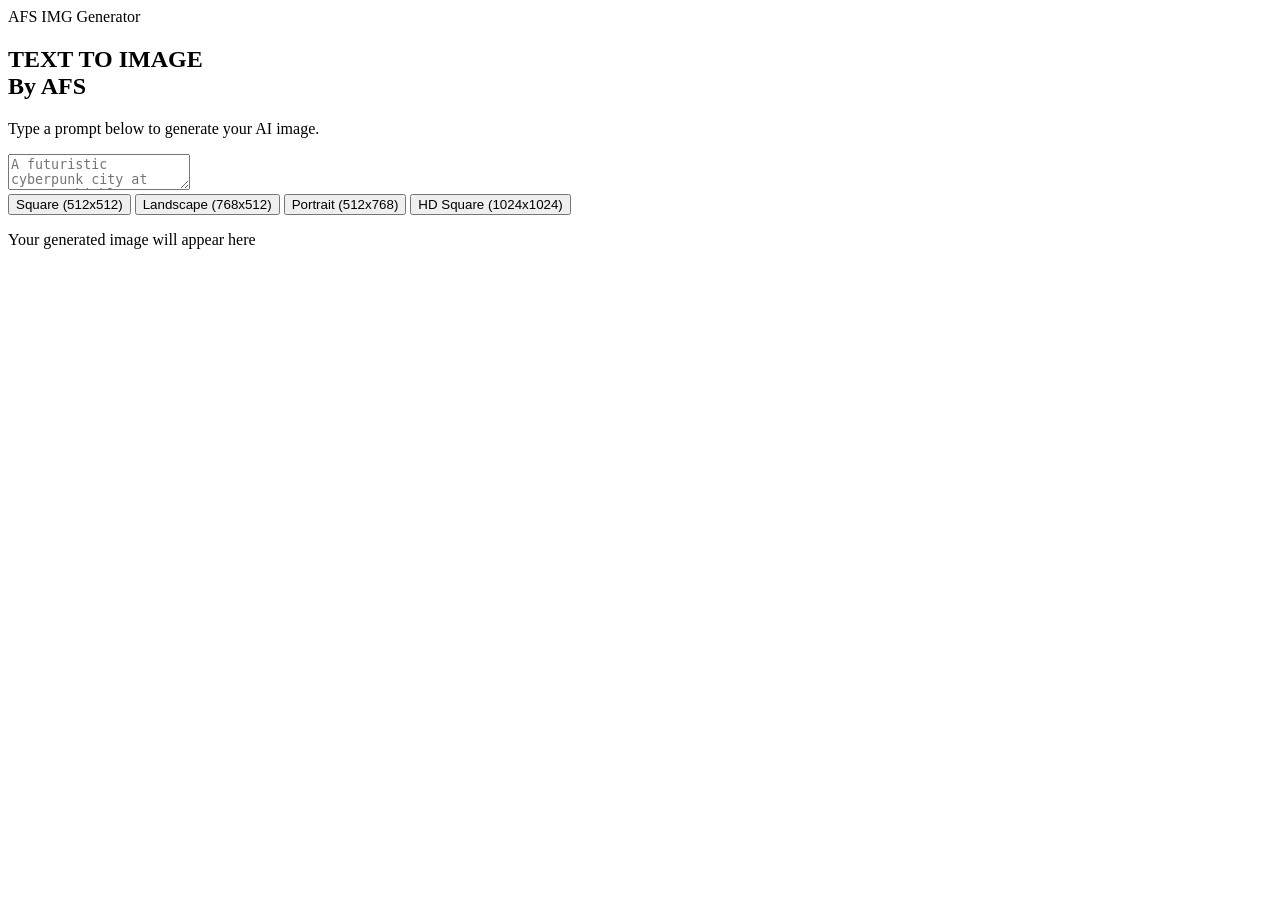
==== gen.html @ 1ff1fcff "Create gen.html" ====
<!DOCTYPE html>
<html lang="en">
<head>
    <meta charset="UTF-8">
    <meta name="viewport" content="width=device-width, initial-scale=1.0">
    <title>AFS Studio</title>
<link rel="stylesheet" href="gen.css?v=7.7">
    
</head>
<body>
    <header class="navbar">
        <div class="logo">AFS IMG Generator</div>
        <div class="nav-right">
            <div class="profile-icon" id="profile-icon">
                <i class="fa-solid fa-user"></i>
            </div>
            <a href="set.html" class="settings-btn" id="settings-btn" title="Settings">
                <i class="fa-solid fa-gear"></i>
            </a>
        </div>
    </header>

    <main class="main-container">
        <section class="generator-section">
            <h1>TEXT TO IMAGE <br><span class="brand-sub">By AFS</span></h1>
            <p>Type a prompt below to generate your AI image.</p>
            
            <div class="prompt-box">
                <textarea id="prompt-input" placeholder="A futuristic cyberpunk city at sunset, highly detailed..."></textarea>
                
                <!-- REAL RESOLUTION / ASPECT RATIO OPTIONS -->
                <div class="resolution-selector">
                    <button type="button" class="res-option-btn active" data-res="512x512">Square (512x512)</button>
                    <button type="button" class="res-option-btn" data-res="768x512">Landscape (768x512)</button>
                    <button type="button" class="res-option-btn" data-res="512x768">Portrait (512x768)</button>
                    <button type="button" class="res-option-btn" data-res="1024x1024">HD Square (1024x1024)</button>
                </div>
            </div>
        </section>

        <section class="display-section">
            <div class="image-card" id="image-card">
                <div class="placeholder-content" id="placeholder-content">
                    <i class="fa-solid fa-image"></i>
                    <p>Your generated image will appear here</p>
                </div>
                <div class="loader" id="loader" style="display: none;"></div>
                <img id="output-image" src="" alt="Generated AI Art" style="display: none;">
            </div>
        </section>
    </main>

    <script src="gen.js?v=6.0"></script>
</body>
</html>
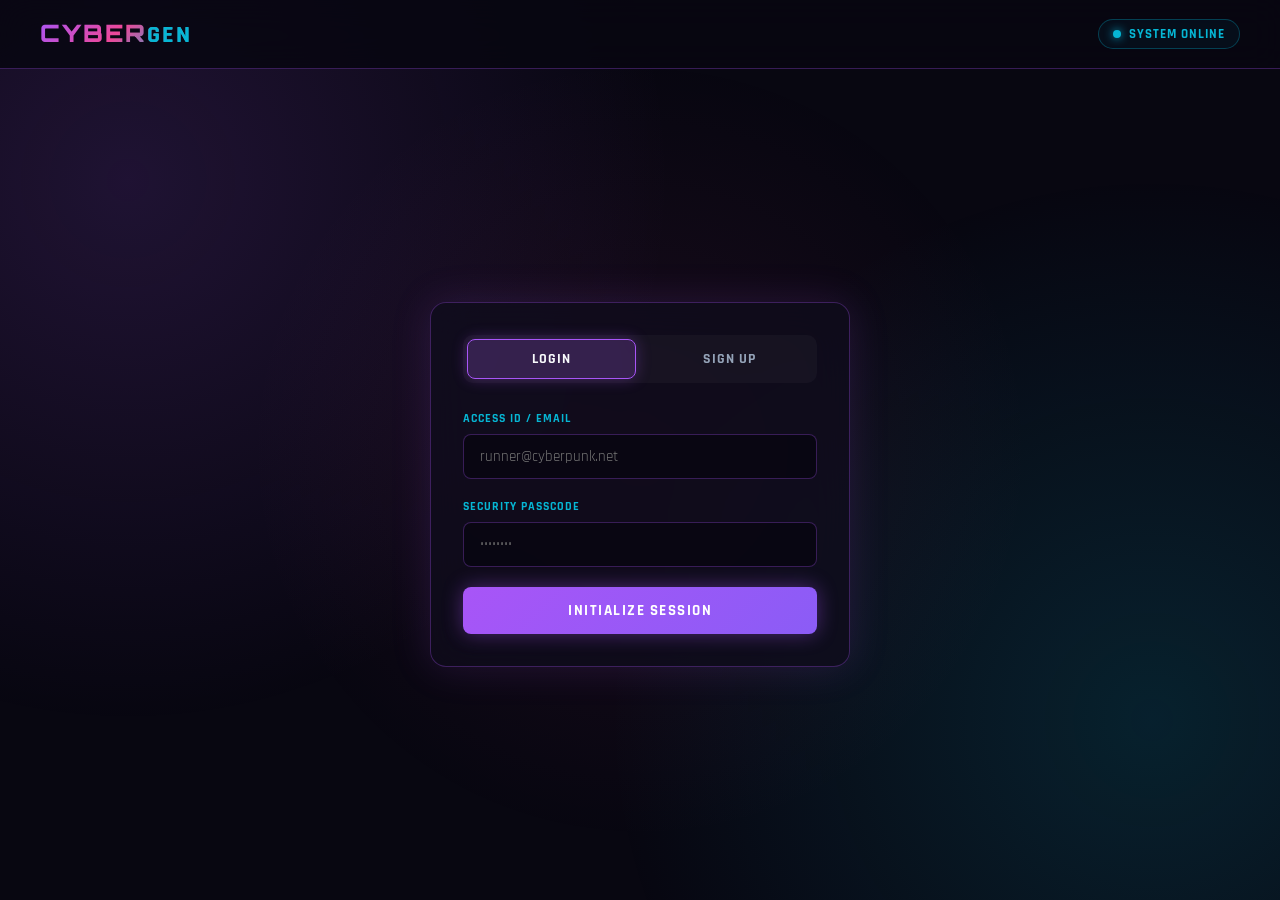
==== commit 02666f45: "Update gen.html" ====
--- a/gen.html
+++ b/gen.html
@@ -3,53 +3,73 @@
 <head>
     <meta charset="UTF-8">
     <meta name="viewport" content="width=device-width, initial-scale=1.0">
-    <title>AFS Studio</title>
-<link rel="stylesheet" href="gen.css?v=7.7">
-    
+    <title>CYBERGEN // AI Studio</title>
+    <link rel="stylesheet" href="style.css">
+    <link rel="stylesheet" href="gen.css">
 </head>
 <body>
-    <header class="navbar">
-        <div class="logo">AFS IMG Generator</div>
+    <div class="glow-bg"></div>
+
+    <nav class="navbar">
+        <div class="logo">CYBER<span>GEN</span></div>
         <div class="nav-right">
-            <div class="profile-icon" id="profile-icon">
-                <i class="fa-solid fa-user"></i>
+            <span id="user-display" class="user-tag">RUNNER: ANONYMOUS</span>
+            <a href="set.html" class="nav-btn-icon" title="System Settings">⚙️ SETTINGS</a>
+            <button class="logout-btn" onclick="logout()">EXIT</button>
+        </div>
+    </nav>
+
+    <main class="studio-container">
+        <!-- Control Panel -->
+        <section class="prompt-section">
+            <div class="section-title">
+                <h2>IMAGE GENERATOR CORE</h2>
+                <p>Enter parameters to render neural visual outputs.</p>
             </div>
-            <a href="set.html" class="settings-btn" id="settings-btn" title="Settings">
-                <i class="fa-solid fa-gear"></i>
-            </a>
-        </div>
-    </header>
 
-    <main class="main-container">
-        <section class="generator-section">
-            <h1>TEXT TO IMAGE <br><span class="brand-sub">By AFS</span></h1>
-            <p>Type a prompt below to generate your AI image.</p>
-            
             <div class="prompt-box">
-                <textarea id="prompt-input" placeholder="A futuristic cyberpunk city at sunset, highly detailed..."></textarea>
-                
-                <!-- REAL RESOLUTION / ASPECT RATIO OPTIONS -->
-                <div class="resolution-selector">
-                    <button type="button" class="res-option-btn active" data-res="512x512">Square (512x512)</button>
-                    <button type="button" class="res-option-btn" data-res="768x512">Landscape (768x512)</button>
-                    <button type="button" class="res-option-btn" data-res="512x768">Portrait (512x768)</button>
-                    <button type="button" class="res-option-btn" data-res="1024x1024">HD Square (1024x1024)</button>
+                <textarea id="prompt-input" placeholder="A futuristic cyberpunk street with neon signs, rain reflections, anime style..." rows="3"></textarea>
+                <button id="generate-btn" class="cyber-btn" onclick="generateImage()">
+                    <span id="btn-text">GENERATE IMAGE</span>
+                    <div id="btn-spinner" class="spinner hidden"></div>
+                </button>
+            </div>
+
+            <div class="ratio-selector">
+                <label>ASPECT RATIO:</label>
+                <div class="ratio-options">
+                    <button class="ratio-btn active" data-ratio="1:1" onclick="setRatio('1:1', this)">1:1 Square</button>
+                    <button class="ratio-btn" data-ratio="16:9" onclick="setRatio('16:9', this)">16:9 Landscape</button>
+                    <button class="ratio-btn" data-ratio="9:16" onclick="setRatio('9:16', this)">9:16 Portrait</button>
                 </div>
             </div>
         </section>
 
+        <!-- Preview Display -->
         <section class="display-section">
-            <div class="image-card" id="image-card">
-                <div class="placeholder-content" id="placeholder-content">
-                    <i class="fa-solid fa-image"></i>
-                    <p>Your generated image will appear here</p>
+            <div class="image-frame" id="image-frame">
+                <div id="placeholder" class="placeholder-text">
+                    <span class="icon">🖼️</span>
+                    <p>SYSTEM IDLE // AWAITING PROMPT INPUT</p>
                 </div>
-                <div class="loader" id="loader" style="display: none;"></div>
-                <img id="output-image" src="" alt="Generated AI Art" style="display: none;">
+                <img id="output-image" src="" alt="Generated Visual" class="hidden">
+            </div>
+
+            <div id="action-bar" class="action-bar hidden">
+                <button class="action-btn" onclick="downloadImage()">💾 DOWNLOAD</button>
+                <button class="action-btn" onclick="openFullImage()">🔍 FULL VIEW</button>
+            </div>
+        </section>
+
+        <!-- Quick Local History Preview -->
+        <section class="history-preview">
+            <h3>RECENT RENDERS</h3>
+            <div id="history-grid" class="history-grid">
+                <!-- Dynamic Items -->
             </div>
         </section>
     </main>
 
-    <script src="gen.js?v=6.0"></script>
+    <script src="gen.js"></script>
 </body>
 </html>
--- a/style.css
+++ b/style.css
@@ -0,0 +1,215 @@
+@import url('https://fonts.googleapis.com/css2?family=Orbitron:wght@500;700;900&family=Rajdhani:wght@500;600;700&display=swap');
+
+:root {
+    --bg-dark: #080711;
+    --card-bg: rgba(15, 12, 29, 0.75);
+    --neon-purple: #a855f7;
+    --neon-pink: #ec4899;
+    --neon-cyan: #06b6d4;
+    --text-main: #f8fafc;
+    --text-muted: #94a3b8;
+    --border-glow: rgba(168, 85, 247, 0.3);
+}
+
+* {
+    margin: 0;
+    padding: 0;
+    box-sizing: border-box;
+    font-family: 'Rajdhani', sans-serif;
+}
+
+body {
+    background-color: var(--bg-dark);
+    color: var(--text-main);
+    min-height: 100vh;
+    display: flex;
+    flex-direction: column;
+    overflow-x: hidden;
+}
+
+/* Background Animated Gradient Mesh */
+.glow-bg {
+    position: fixed;
+    top: 0; left: 0; width: 100%; height: 100%;
+    background: 
+        radial-gradient(circle at 10% 20%, rgba(168, 85, 247, 0.15) 0%, transparent 40%),
+        radial-gradient(circle at 90% 80%, rgba(6, 182, 212, 0.15) 0%, transparent 40%),
+        radial-gradient(circle at 50% 50%, rgba(236, 72, 153, 0.08) 0%, transparent 50%);
+    z-index: -1;
+}
+
+/* Navigation Header */
+.navbar {
+    display: flex;
+    justify-content: space-between;
+    align-items: center;
+    padding: 18px 40px;
+    background: rgba(8, 7, 17, 0.85);
+    backdrop-filter: blur(16px);
+    border-bottom: 1px solid var(--border-glow);
+    position: sticky;
+    top: 0;
+    z-index: 100;
+}
+
+.logo {
+    font-family: 'Orbitron', sans-serif;
+    font-size: 24px;
+    font-weight: 900;
+    letter-spacing: 2px;
+    background: linear-gradient(135deg, var(--neon-purple), var(--neon-pink), var(--neon-cyan));
+    -webkit-background-clip: text;
+    -webkit-text-fill-color: transparent;
+}
+
+.logo span {
+    color: var(--neon-cyan);
+    -webkit-text-fill-color: var(--neon-cyan);
+}
+
+.status-badge {
+    font-size: 13px;
+    font-weight: 700;
+    color: var(--neon-cyan);
+    letter-spacing: 1px;
+    display: flex;
+    align-items: center;
+    gap: 8px;
+    border: 1px solid rgba(6, 182, 212, 0.3);
+    padding: 6px 14px;
+    border-radius: 20px;
+    background: rgba(6, 182, 212, 0.05);
+}
+
+.pulse {
+    width: 8px;
+    height: 8px;
+    background: var(--neon-cyan);
+    border-radius: 50%;
+    box-shadow: 0 0 10px var(--neon-cyan);
+    animation: blink 1.5s infinite;
+}
+
+@keyframes blink {
+    0%, 100% { opacity: 1; }
+    50% { opacity: 0.3; }
+}
+
+/* Auth Card & Layout */
+.auth-container {
+    flex: 1;
+    display: flex;
+    align-items: center;
+    justify-content: center;
+    padding: 40px 20px;
+}
+
+.auth-card {
+    width: 100%;
+    max-width: 420px;
+    background: var(--card-bg);
+    backdrop-filter: blur(20px);
+    border: 1px solid var(--border-glow);
+    border-radius: 16px;
+    padding: 32px;
+    box-shadow: 0 0 40px rgba(168, 85, 247, 0.15);
+}
+
+.tab-header {
+    display: flex;
+    gap: 10px;
+    margin-bottom: 28px;
+    background: rgba(255, 255, 255, 0.03);
+    padding: 4px;
+    border-radius: 10px;
+}
+
+.tab-btn {
+    flex: 1;
+    padding: 10px;
+    background: transparent;
+    border: none;
+    color: var(--text-muted);
+    font-weight: 700;
+    font-size: 14px;
+    letter-spacing: 1px;
+    cursor: pointer;
+    border-radius: 8px;
+    transition: 0.3s ease;
+}
+
+.tab-btn.active {
+    background: rgba(168, 85, 247, 0.2);
+    color: var(--text-main);
+    border: 1px solid var(--neon-purple);
+    box-shadow: 0 0 15px rgba(168, 85, 247, 0.3);
+}
+
+.auth-form {
+    display: none;
+    flex-direction: column;
+    gap: 20px;
+}
+
+.auth-form.active {
+    display: flex;
+}
+
+.input-group {
+    display: flex;
+    flex-direction: column;
+    gap: 8px;
+}
+
+.input-group label {
+    font-size: 12px;
+    font-weight: 700;
+    letter-spacing: 1px;
+    color: var(--neon-cyan);
+}
+
+.input-group input, .input-group select {
+    padding: 12px 16px;
+    background: rgba(8, 7, 17, 0.8);
+    border: 1px solid rgba(168, 85, 247, 0.3);
+    border-radius: 8px;
+    color: var(--text-main);
+    font-size: 15px;
+    outline: none;
+    transition: 0.3s ease;
+}
+
+.input-group input:focus, .input-group select:focus {
+    border-color: var(--neon-purple);
+    box-shadow: 0 0 15px rgba(168, 85, 247, 0.4);
+}
+
+.cyber-btn {
+    padding: 14px;
+    background: linear-gradient(135deg, var(--neon-purple), #8b5cf6);
+    border: none;
+    border-radius: 8px;
+    color: #fff;
+    font-weight: 800;
+    font-size: 15px;
+    letter-spacing: 1.5px;
+    cursor: pointer;
+    box-shadow: 0 0 20px rgba(168, 85, 247, 0.4);
+    transition: 0.3s ease;
+    text-decoration: none;
+    text-align: center;
+}
+
+.cyber-btn:hover {
+    transform: translateY(-2px);
+    box-shadow: 0 0 30px rgba(168, 85, 247, 0.7);
+}
+
+.cyber-btn.pink {
+    background: linear-gradient(135deg, var(--neon-pink), #d946ef);
+    box-shadow: 0 0 20px rgba(236, 72, 153, 0.4);
+}
+
+.cyber-btn.pink:hover {
+    box-shadow: 0 0 30px rgba(236, 72, 153, 0.7);
+}
--- a/gen.css
+++ b/gen.css
@@ -0,0 +1,229 @@
+/* --- Global Styles & Variables --- */
+:root {
+    --bg-color: #0f172a;
+    --card-bg: #1e293b;
+    --text-color: #f8fafc;
+    --text-muted: #94a3b8;
+    --primary-color: #6366f1;
+    --primary-hover: #4f46e5;
+    --border-color: #334155;
+    --radius: 12px;
+}
+
+/* Light Theme Variables */
+body.light-theme {
+    --bg-color: #f8fafc;
+    --card-bg: #ffffff;
+    --text-color: #0f172a;
+    --text-muted: #64748b;
+    --primary-color: #4f46e5;
+    --primary-hover: #4338ca;
+    --border-color: #e2e8f0;
+}
+
+* {
+    margin: 0;
+    padding: 0;
+    box-sizing: border-box;
+    font-family: 'Segoe UI', Tahoma, Geneva, Verdana, sans-serif;
+    transition: background 0.3s ease, color 0.3s ease;
+}
+
+body {
+    background-color: var(--bg-color);
+    color: var(--text-color);
+    min-height: 100vh;
+    display: flex;
+    flex-direction: column;
+}
+
+/* --- Navbar --- */
+.navbar {
+    display: flex;
+    justify-content: space-between;
+    align-items: center;
+    padding: 1rem 2rem;
+    background-color: var(--card-bg);
+    border-bottom: 1px solid var(--border-color);
+}
+
+.logo {
+    font-size: 1.25rem;
+    font-weight: bold;
+    letter-spacing: 0.5px;
+    color: var(--primary-color);
+}
+
+.nav-right {
+    display: flex;
+    gap: 1rem;
+    align-items: center;
+}
+
+.profile-icon, .settings-btn {
+    background: var(--border-color);
+    color: var(--text-color);
+    width: 40px;
+    height: 40px;
+    display: flex;
+    align-items: center;
+    justify-content: center;
+    border-radius: 50%;
+    text-decoration: none;
+    cursor: pointer;
+}
+
+.profile-icon:hover, .settings-btn:hover {
+    background: var(--primary-color);
+    color: #fff;
+}
+
+/* --- Main Layout --- */
+.main-container {
+    flex: 1;
+    display: grid;
+    grid-template-columns: 1fr 1fr;
+    gap: 2rem;
+    padding: 2rem;
+    max-width: 1400px;
+    margin: 0 auto;
+    width: 100%;
+    align-items: center;
+}
+
+@media (max-width: 900px) {
+    .main-container {
+        grid-template-columns: 1fr;
+        padding: 1rem;
+    }
+}
+
+/* --- Generator Section --- */
+.generator-section h1 {
+    font-size: 2.2rem;
+    line-height: 1.2;
+    margin-bottom: 0.5rem;
+}
+
+.brand-sub {
+    color: var(--primary-color);
+    font-size: 1.5rem;
+}
+
+.generator-section p {
+    color: var(--text-muted);
+    margin-bottom: 1.5rem;
+}
+
+.prompt-box {
+    background: var(--card-bg);
+    border: 1px solid var(--border-color);
+    padding: 1.2rem;
+    border-radius: var(--radius);
+    box-shadow: 0 4px 6px -1px rgba(0, 0, 0, 0.1);
+}
+
+.prompt-box textarea {
+    width: 100%;
+    height: 100px;
+    background: transparent;
+    border: none;
+    color: var(--text-color);
+    font-size: 1rem;
+    resize: none;
+    outline: none;
+}
+
+.prompt-box textarea::placeholder {
+    color: var(--text-muted);
+}
+
+/* --- Resolution Selector --- */
+.resolution-selector {
+    display: flex;
+    flex-wrap: wrap;
+    gap: 0.5rem;
+    margin-top: 1rem;
+    padding-top: 1rem;
+    border-top: 1px solid var(--border-color);
+}
+
+.res-option-btn {
+    background: transparent;
+    border: 1px solid var(--border-color);
+    color: var(--text-muted);
+    padding: 0.5rem 0.8rem;
+    border-radius: 6px;
+    font-size: 0.85rem;
+    cursor: pointer;
+}
+
+.res-option-btn:hover {
+    border-color: var(--primary-color);
+    color: var(--text-color);
+}
+
+.res-option-btn.active {
+    background: var(--primary-color);
+    border-color: var(--primary-color);
+    color: #fff;
+    font-weight: 600;
+}
+
+/* --- Display Section --- */
+.display-section {
+    display: flex;
+    justify-content: center;
+    align-items: center;
+    width: 100%;
+}
+
+.image-card {
+    background: var(--card-bg);
+    border: 2px dashed var(--border-color);
+    width: 100%;
+    aspect-ratio: 1/1;
+    max-width: 450px;
+    border-radius: var(--radius);
+    display: flex;
+    flex-direction: column;
+    align-items: center;
+    justify-content: center;
+    position: relative;
+    overflow: hidden;
+}
+
+.placeholder-content {
+    text-align: center;
+    color: var(--text-muted);
+}
+
+.placeholder-content i {
+    font-size: 3rem;
+    margin-bottom: 0.8rem;
+}
+
+/* --- Loader Animation --- */
+.loader {
+    width: 48px;
+    height: 48px;
+    border: 5px solid var(--border-color);
+    border-bottom-color: var(--primary-color);
+    border-radius: 50%;
+    display: inline-block;
+    box-sizing: border-box;
+    animation: rotation 1s linear infinite;
+}
+
+@keyframes rotation {
+    0% { transform: rotate(0deg); }
+    100% { transform: rotate(360deg); }
+}
+
+#output-image {
+    width: 100%;
+    height: 100%;
+    object-fit: cover;
+    border-radius: var(--radius);
+    }
+    
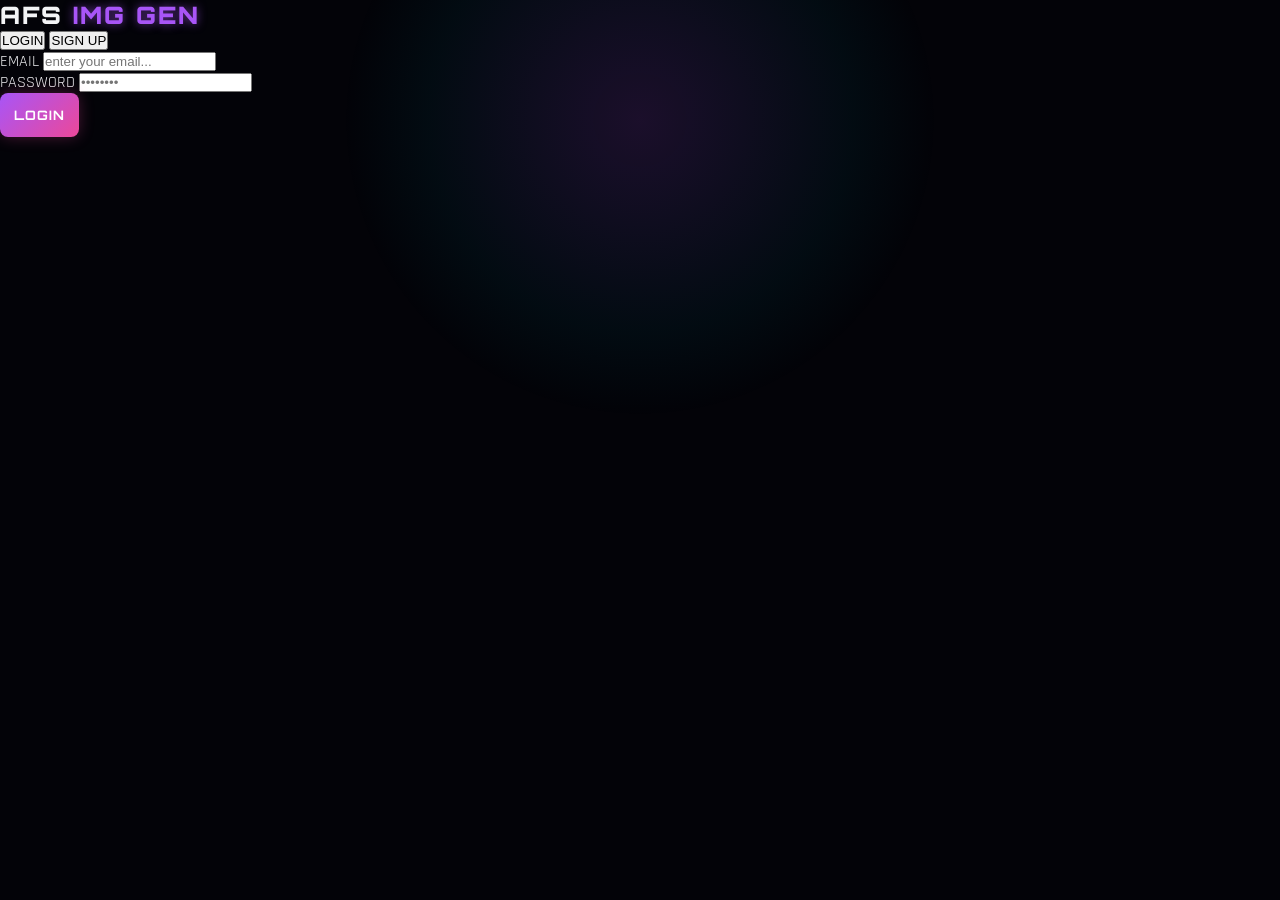
==== commit f4cf88cd: "Update gen.html" ====
--- a/gen.html
+++ b/gen.html
@@ -3,71 +3,72 @@
 <head>
     <meta charset="UTF-8">
     <meta name="viewport" content="width=device-width, initial-scale=1.0">
-    <title>CYBERGEN // AI Studio</title>
+    <title>AFS IMG GEN // AI Image Studio</title>
     <link rel="stylesheet" href="style.css">
     <link rel="stylesheet" href="gen.css">
 </head>
-<body>
+<body id="app-body">
     <div class="glow-bg"></div>
 
+    <!-- NAVBAR WITH CYBERPUNK SETTINGS BUTTON -->
     <nav class="navbar">
-        <div class="logo">CYBER<span>GEN</span></div>
+        <div class="logo">AFS <span>IMG GEN</span></div>
         <div class="nav-right">
-            <span id="user-display" class="user-tag">RUNNER: ANONYMOUS</span>
-            <a href="set.html" class="nav-btn-icon" title="System Settings">⚙️ SETTINGS</a>
-            <button class="logout-btn" onclick="logout()">EXIT</button>
+            <a href="set.html" class="nav-settings-btn">⚙️ SETTINGS</a>
         </div>
     </nav>
 
+    <!-- MAIN STUDIO CONTAINER -->
     <main class="studio-container">
-        <!-- Control Panel -->
+        
+        <!-- PROMPT & CONTROLS SECTION -->
         <section class="prompt-section">
-            <div class="section-title">
-                <h2>IMAGE GENERATOR CORE</h2>
-                <p>Enter parameters to render neural visual outputs.</p>
-            </div>
+            <div class="input-card">
+                <label for="prompt-input" class="card-label">ENTER PROMPT</label>
+                <textarea 
+                    id="prompt-input" 
+                    placeholder="Describe the image you want to generate in detail..." 
+                    rows="4"
+                ></textarea>
 
-            <div class="prompt-box">
-                <textarea id="prompt-input" placeholder="A futuristic cyberpunk street with neon signs, rain reflections, anime style..." rows="3"></textarea>
-                <button id="generate-btn" class="cyber-btn" onclick="generateImage()">
-                    <span id="btn-text">GENERATE IMAGE</span>
-                    <div id="btn-spinner" class="spinner hidden"></div>
-                </button>
-            </div>
+                <div class="controls-wrapper">
+                    <!-- ASPECT RATIO SELECTOR -->
+                    <div class="aspect-ratio-group">
+                        <label class="card-label">ASPECT RATIO</label>
+                        <div class="ratio-options">
+                            <button class="ratio-btn active" data-ratio="1:1" onclick="selectRatio('1:1', this)">1:1</button>
+                            <button class="ratio-btn" data-ratio="16:9" onclick="selectRatio('16:9', this)">16:9</button>
+                            <button class="ratio-btn" data-ratio="9:16" onclick="selectRatio('9:16', this)">9:16</button>
+                            <button class="ratio-btn" data-ratio="4:3" onclick="selectRatio('4:3', this)">4:3</button>
+                        </div>
+                    </div>
 
-            <div class="ratio-selector">
-                <label>ASPECT RATIO:</label>
-                <div class="ratio-options">
-                    <button class="ratio-btn active" data-ratio="1:1" onclick="setRatio('1:1', this)">1:1 Square</button>
-                    <button class="ratio-btn" data-ratio="16:9" onclick="setRatio('16:9', this)">16:9 Landscape</button>
-                    <button class="ratio-btn" data-ratio="9:16" onclick="setRatio('9:16', this)">9:16 Portrait</button>
+                    <!-- GENERATE BUTTON -->
+                    <button id="generate-btn" class="cyber-btn main-gen-btn" onclick="generateImage()">
+                        <span>✨ GENERATE IMAGE</span>
+                    </button>
                 </div>
             </div>
         </section>
 
-        <!-- Preview Display -->
-        <section class="display-section">
-            <div class="image-frame" id="image-frame">
-                <div id="placeholder" class="placeholder-text">
-                    <span class="icon">🖼️</span>
-                    <p>SYSTEM IDLE // AWAITING PROMPT INPUT</p>
+        <!-- DISPLAY & OUTPUT SECTION -->
+        <section class="output-section">
+            <div class="output-card">
+                <div id="image-container" class="image-display-area">
+                    <div class="placeholder-content">
+                        <div class="cyber-icon">🎨</div>
+                        <p>Your AI generated artwork will appear here</p>
+                    </div>
                 </div>
-                <img id="output-image" src="" alt="Generated Visual" class="hidden">
-            </div>
 
-            <div id="action-bar" class="action-bar hidden">
-                <button class="action-btn" onclick="downloadImage()">💾 DOWNLOAD</button>
-                <button class="action-btn" onclick="openFullImage()">🔍 FULL VIEW</button>
+                <!-- ACTION BUTTONS -->
+                <div id="output-actions" class="output-actions hidden">
+                    <button class="action-btn" onclick="downloadImage()">📥 DOWNLOAD</button>
+                    <button class="action-btn" onclick="copyImageLink()">🔗 COPY LINK</button>
+                </div>
             </div>
         </section>
 
-        <!-- Quick Local History Preview -->
-        <section class="history-preview">
-            <h3>RECENT RENDERS</h3>
-            <div id="history-grid" class="history-grid">
-                <!-- Dynamic Items -->
-            </div>
-        </section>
     </main>
 
     <script src="gen.js"></script>
--- a/style.css
+++ b/style.css
@@ -1,215 +1,131 @@
 @import url('https://fonts.googleapis.com/css2?family=Orbitron:wght@500;700;900&family=Rajdhani:wght@500;600;700&display=swap');
 
 :root {
-    --bg-dark: #080711;
-    --card-bg: rgba(15, 12, 29, 0.75);
+    --bg-dark: #030308;
+    --card-bg: #0a0914;
+    --border-glow: #3b1559;
     --neon-purple: #a855f7;
     --neon-pink: #ec4899;
     --neon-cyan: #06b6d4;
-    --text-main: #f8fafc;
-    --text-muted: #94a3b8;
-    --border-glow: rgba(168, 85, 247, 0.3);
+    --text-main: #f3f4f6;
+    --text-muted: #9ca3af;
+    --input-bg: rgba(8, 7, 17, 0.9);
+}
+
+/* LIGHT THEME OVERRIDES */
+body.theme-light {
+    --bg-dark: #f0f2f5;
+    --card-bg: #ffffff;
+    --border-glow: #cbd5e1;
+    --neon-purple: #9333ea;
+    --neon-pink: #db2777;
+    --neon-cyan: #0284c7;
+    --text-main: #0f172a;
+    --text-muted: #64748b;
+    --input-bg: #f8fafc;
 }
 
 * {
     margin: 0;
     padding: 0;
     box-sizing: border-box;
-    font-family: 'Rajdhani', sans-serif;
 }
 
 body {
     background-color: var(--bg-dark);
     color: var(--text-main);
+    font-family: 'Rajdhani', sans-serif;
     min-height: 100vh;
-    display: flex;
-    flex-direction: column;
     overflow-x: hidden;
+    position: relative;
+    transition: background-color 0.3s ease, color 0.3s ease;
 }
 
-/* Background Animated Gradient Mesh */
 .glow-bg {
     position: fixed;
-    top: 0; left: 0; width: 100%; height: 100%;
-    background: 
-        radial-gradient(circle at 10% 20%, rgba(168, 85, 247, 0.15) 0%, transparent 40%),
-        radial-gradient(circle at 90% 80%, rgba(6, 182, 212, 0.15) 0%, transparent 40%),
-        radial-gradient(circle at 50% 50%, rgba(236, 72, 153, 0.08) 0%, transparent 50%);
-    z-index: -1;
+    top: -20%;
+    left: 50%;
+    transform: translateX(-50%);
+    width: 600px;
+    height: 600px;
+    background: radial-gradient(circle, rgba(168, 85, 247, 0.15) 0%, rgba(6, 182, 212, 0.05) 50%, transparent 70%);
+    pointer-events: none;
+    z-index: 0;
 }
 
-/* Navigation Header */
+/* NAVBAR COMPONENTS */
 .navbar {
     display: flex;
     justify-content: space-between;
     align-items: center;
-    padding: 18px 40px;
-    background: rgba(8, 7, 17, 0.85);
-    backdrop-filter: blur(16px);
+    padding: 16px 24px;
+    background: rgba(10, 9, 20, 0.85);
+    backdrop-filter: blur(10px);
     border-bottom: 1px solid var(--border-glow);
     position: sticky;
     top: 0;
     z-index: 100;
 }
 
+body.theme-light .navbar {
+    background: rgba(255, 255, 255, 0.85);
+}
+
 .logo {
     font-family: 'Orbitron', sans-serif;
     font-size: 24px;
     font-weight: 900;
+    color: var(--text-main);
     letter-spacing: 2px;
-    background: linear-gradient(135deg, var(--neon-purple), var(--neon-pink), var(--neon-cyan));
-    -webkit-background-clip: text;
-    -webkit-text-fill-color: transparent;
 }
 
 .logo span {
-    color: var(--neon-cyan);
-    -webkit-text-fill-color: var(--neon-cyan);
+    color: var(--neon-purple);
+    text-shadow: 0 0 10px rgba(168, 85, 247, 0.6);
 }
 
-.status-badge {
-    font-size: 13px;
-    font-weight: 700;
-    color: var(--neon-cyan);
-    letter-spacing: 1px;
+.nav-settings-btn {
     display: flex;
     align-items: center;
     gap: 8px;
-    border: 1px solid rgba(6, 182, 212, 0.3);
-    padding: 6px 14px;
-    border-radius: 20px;
-    background: rgba(6, 182, 212, 0.05);
+    background: rgba(168, 85, 247, 0.15);
+    border: 1px solid var(--neon-purple);
+    color: var(--text-main);
+    padding: 8px 16px;
+    border-radius: 8px;
+    font-family: 'Orbitron', sans-serif;
+    font-size: 12px;
+    font-weight: 700;
+    text-decoration: none;
+    transition: all 0.3s ease;
+    box-shadow: 0 0 12px rgba(168, 85, 247, 0.3);
 }
 
-.pulse {
-    width: 8px;
-    height: 8px;
-    background: var(--neon-cyan);
-    border-radius: 50%;
-    box-shadow: 0 0 10px var(--neon-cyan);
-    animation: blink 1.5s infinite;
-}
-
-@keyframes blink {
-    0%, 100% { opacity: 1; }
-    50% { opacity: 0.3; }
-}
-
-/* Auth Card & Layout */
-.auth-container {
-    flex: 1;
-    display: flex;
-    align-items: center;
-    justify-content: center;
-    padding: 40px 20px;
-}
-
-.auth-card {
-    width: 100%;
-    max-width: 420px;
-    background: var(--card-bg);
-    backdrop-filter: blur(20px);
-    border: 1px solid var(--border-glow);
-    border-radius: 16px;
-    padding: 32px;
-    box-shadow: 0 0 40px rgba(168, 85, 247, 0.15);
-}
-
-.tab-header {
-    display: flex;
-    gap: 10px;
-    margin-bottom: 28px;
-    background: rgba(255, 255, 255, 0.03);
-    padding: 4px;
-    border-radius: 10px;
-}
-
-.tab-btn {
-    flex: 1;
-    padding: 10px;
-    background: transparent;
-    border: none;
-    color: var(--text-muted);
-    font-weight: 700;
-    font-size: 14px;
-    letter-spacing: 1px;
-    cursor: pointer;
-    border-radius: 8px;
-    transition: 0.3s ease;
-}
-
-.tab-btn.active {
-    background: rgba(168, 85, 247, 0.2);
-    color: var(--text-main);
-    border: 1px solid var(--neon-purple);
-    box-shadow: 0 0 15px rgba(168, 85, 247, 0.3);
-}
-
-.auth-form {
-    display: none;
-    flex-direction: column;
-    gap: 20px;
-}
-
-.auth-form.active {
-    display: flex;
-}
-
-.input-group {
-    display: flex;
-    flex-direction: column;
-    gap: 8px;
-}
-
-.input-group label {
-    font-size: 12px;
-    font-weight: 700;
-    letter-spacing: 1px;
-    color: var(--neon-cyan);
-}
-
-.input-group input, .input-group select {
-    padding: 12px 16px;
-    background: rgba(8, 7, 17, 0.8);
-    border: 1px solid rgba(168, 85, 247, 0.3);
-    border-radius: 8px;
-    color: var(--text-main);
-    font-size: 15px;
-    outline: none;
-    transition: 0.3s ease;
-}
-
-.input-group input:focus, .input-group select:focus {
-    border-color: var(--neon-purple);
-    box-shadow: 0 0 15px rgba(168, 85, 247, 0.4);
+.nav-settings-btn:hover {
+    background: var(--neon-purple);
+    color: #fff;
+    box-shadow: 0 0 20px rgba(168, 85, 247, 0.6);
 }
 
 .cyber-btn {
+    background: linear-gradient(135deg, var(--neon-purple), var(--neon-pink));
+    border: none;
+    color: #fff;
+    font-family: 'Orbitron', sans-serif;
+    font-size: 13px;
+    font-weight: 700;
+    letter-spacing: 1px;
     padding: 14px;
-    background: linear-gradient(135deg, var(--neon-purple), #8b5cf6);
-    border: none;
     border-radius: 8px;
-    color: #fff;
-    font-weight: 800;
-    font-size: 15px;
-    letter-spacing: 1.5px;
     cursor: pointer;
-    box-shadow: 0 0 20px rgba(168, 85, 247, 0.4);
-    transition: 0.3s ease;
-    text-decoration: none;
-    text-align: center;
+    transition: all 0.3s ease;
+    box-shadow: 0 0 15px rgba(236, 72, 153, 0.3);
 }
 
 .cyber-btn:hover {
-    transform: translateY(-2px);
-    box-shadow: 0 0 30px rgba(168, 85, 247, 0.7);
+    opacity: 0.95;
+    transform: translateY(-1px);
+    box-shadow: 0 0 20px rgba(236, 72, 153, 0.5);
 }
 
-.cyber-btn.pink {
-    background: linear-gradient(135deg, var(--neon-pink), #d946ef);
-    box-shadow: 0 0 20px rgba(236, 72, 153, 0.4);
-}
-
-.cyber-btn.pink:hover {
-    box-shadow: 0 0 30px rgba(236, 72, 153, 0.7);
-}
+.hidden { display: none !important; }
--- a/gen.css
+++ b/gen.css
@@ -1,229 +1,199 @@
-/* --- Global Styles & Variables --- */
-:root {
-    --bg-color: #0f172a;
-    --card-bg: #1e293b;
-    --text-color: #f8fafc;
-    --text-muted: #94a3b8;
-    --primary-color: #6366f1;
-    --primary-hover: #4f46e5;
-    --border-color: #334155;
-    --radius: 12px;
+/* STUDIO MAIN LAYOUT */
+.studio-container {
+    max-width: 1000px;
+    margin: 0 auto;
+    padding: 20px 16px;
+    display: flex;
+    flex-direction: column;
+    gap: 20px;
+    width: 100%;
 }
 
-/* Light Theme Variables */
-body.light-theme {
-    --bg-color: #f8fafc;
-    --card-bg: #ffffff;
-    --text-color: #0f172a;
-    --text-muted: #64748b;
-    --primary-color: #4f46e5;
-    --primary-hover: #4338ca;
-    --border-color: #e2e8f0;
+/* PROMPT CARD STYLING */
+.input-card {
+    background: var(--card-bg);
+    border: 1px solid var(--border-glow);
+    border-radius: 14px;
+    padding: 20px;
+    display: flex;
+    flex-direction: column;
+    gap: 16px;
+    box-shadow: 0 8px 32px rgba(0, 0, 0, 0.4);
 }
 
-* {
-    margin: 0;
-    padding: 0;
-    box-sizing: border-box;
-    font-family: 'Segoe UI', Tahoma, Geneva, Verdana, sans-serif;
-    transition: background 0.3s ease, color 0.3s ease;
+.card-label {
+    font-family: 'Orbitron', sans-serif;
+    font-size: 12px;
+    font-weight: 700;
+    color: var(--neon-cyan);
+    letter-spacing: 1px;
 }
 
-body {
-    background-color: var(--bg-color);
-    color: var(--text-color);
-    min-height: 100vh;
+#prompt-input {
+    width: 100%;
+    background: rgba(8, 7, 17, 0.8);
+    border: 1px solid var(--border-glow);
+    border-radius: 10px;
+    padding: 14px;
+    color: var(--text-main);
+    font-family: inherit;
+    font-size: 14px;
+    line-height: 1.5;
+    resize: vertical;
+    min-height: 100px;
+    transition: border-color 0.3s ease, box-shadow 0.3s ease;
+}
+
+#prompt-input:focus {
+    outline: none;
+    border-color: var(--neon-purple);
+    box-shadow: 0 0 12px rgba(168, 85, 247, 0.3);
+}
+
+/* CONTROLS WRAPPER */
+.controls-wrapper {
     display: flex;
     flex-direction: column;
+    gap: 16px;
 }
 
-/* --- Navbar --- */
-.navbar {
+/* ASPECT RATIO BUTTONS */
+.aspect-ratio-group {
     display: flex;
-    justify-content: space-between;
-    align-items: center;
-    padding: 1rem 2rem;
-    background-color: var(--card-bg);
-    border-bottom: 1px solid var(--border-color);
+    flex-direction: column;
+    gap: 8px;
 }
 
-.logo {
-    font-size: 1.25rem;
-    font-weight: bold;
-    letter-spacing: 0.5px;
-    color: var(--primary-color);
+.ratio-options {
+    display: grid;
+    grid-template-columns: repeat(4, 1fr);
+    gap: 8px;
 }
 
-.nav-right {
+.ratio-btn {
+    padding: 10px;
+    background: rgba(255, 255, 255, 0.03);
+    border: 1px solid rgba(255, 255, 255, 0.1);
+    color: var(--text-muted);
+    border-radius: 8px;
+    font-weight: 700;
+    font-size: 13px;
+    cursor: pointer;
+    transition: all 0.2s ease;
+    text-align: center;
+}
+
+.ratio-btn.active, .ratio-btn:hover {
+    border-color: var(--neon-cyan);
+    color: var(--text-main);
+    background: rgba(6, 182, 212, 0.15);
+    box-shadow: 0 0 10px rgba(6, 182, 212, 0.2);
+}
+
+/* GENERATE BUTTON */
+.main-gen-btn {
+    width: 100%;
+    padding: 16px;
+    font-size: 15px;
+    margin-top: 4px;
+}
+
+/* OUTPUT CARD & DISPLAY AREA */
+.output-card {
+    background: var(--card-bg);
+    border: 1px solid var(--border-glow);
+    border-radius: 14px;
+    padding: 20px;
     display: flex;
-    gap: 1rem;
+    flex-direction: column;
+    gap: 16px;
     align-items: center;
 }
 
-.profile-icon, .settings-btn {
-    background: var(--border-color);
-    color: var(--text-color);
-    width: 40px;
-    height: 40px;
-    display: flex;
-    align-items: center;
-    justify-content: center;
-    border-radius: 50%;
-    text-decoration: none;
-    cursor: pointer;
-}
-
-.profile-icon:hover, .settings-btn:hover {
-    background: var(--primary-color);
-    color: #fff;
-}
-
-/* --- Main Layout --- */
-.main-container {
-    flex: 1;
-    display: grid;
-    grid-template-columns: 1fr 1fr;
-    gap: 2rem;
-    padding: 2rem;
-    max-width: 1400px;
-    margin: 0 auto;
+.image-display-area {
     width: 100%;
-    align-items: center;
-}
-
-@media (max-width: 900px) {
-    .main-container {
-        grid-template-columns: 1fr;
-        padding: 1rem;
-    }
-}
-
-/* --- Generator Section --- */
-.generator-section h1 {
-    font-size: 2.2rem;
-    line-height: 1.2;
-    margin-bottom: 0.5rem;
-}
-
-.brand-sub {
-    color: var(--primary-color);
-    font-size: 1.5rem;
-}
-
-.generator-section p {
-    color: var(--text-muted);
-    margin-bottom: 1.5rem;
-}
-
-.prompt-box {
-    background: var(--card-bg);
-    border: 1px solid var(--border-color);
-    padding: 1.2rem;
-    border-radius: var(--radius);
-    box-shadow: 0 4px 6px -1px rgba(0, 0, 0, 0.1);
-}
-
-.prompt-box textarea {
-    width: 100%;
-    height: 100px;
-    background: transparent;
-    border: none;
-    color: var(--text-color);
-    font-size: 1rem;
-    resize: none;
-    outline: none;
-}
-
-.prompt-box textarea::placeholder {
-    color: var(--text-muted);
-}
-
-/* --- Resolution Selector --- */
-.resolution-selector {
-    display: flex;
-    flex-wrap: wrap;
-    gap: 0.5rem;
-    margin-top: 1rem;
-    padding-top: 1rem;
-    border-top: 1px solid var(--border-color);
-}
-
-.res-option-btn {
-    background: transparent;
-    border: 1px solid var(--border-color);
-    color: var(--text-muted);
-    padding: 0.5rem 0.8rem;
-    border-radius: 6px;
-    font-size: 0.85rem;
-    cursor: pointer;
-}
-
-.res-option-btn:hover {
-    border-color: var(--primary-color);
-    color: var(--text-color);
-}
-
-.res-option-btn.active {
-    background: var(--primary-color);
-    border-color: var(--primary-color);
-    color: #fff;
-    font-weight: 600;
-}
-
-/* --- Display Section --- */
-.display-section {
+    min-height: 320px;
+    max-height: 600px;
+    background: rgba(8, 7, 17, 0.8);
+    border: 1px dashed var(--border-glow);
+    border-radius: 10px;
     display: flex;
     justify-content: center;
     align-items: center;
-    width: 100%;
-}
-
-.image-card {
-    background: var(--card-bg);
-    border: 2px dashed var(--border-color);
-    width: 100%;
-    aspect-ratio: 1/1;
-    max-width: 450px;
-    border-radius: var(--radius);
-    display: flex;
-    flex-direction: column;
-    align-items: center;
-    justify-content: center;
+    overflow: hidden;
     position: relative;
-    overflow: hidden;
 }
 
 .placeholder-content {
     text-align: center;
     color: var(--text-muted);
+    padding: 20px;
 }
 
-.placeholder-content i {
-    font-size: 3rem;
-    margin-bottom: 0.8rem;
+.cyber-icon {
+    font-size: 36px;
+    margin-bottom: 8px;
 }
 
-/* --- Loader Animation --- */
-.loader {
-    width: 48px;
-    height: 48px;
-    border: 5px solid var(--border-color);
-    border-bottom-color: var(--primary-color);
-    border-radius: 50%;
-    display: inline-block;
-    box-sizing: border-box;
-    animation: rotation 1s linear infinite;
+.image-display-area img {
+    width: 100%;
+    height: 100%;
+    object-fit: contain;
+    border-radius: 8px;
 }
 
-@keyframes rotation {
-    0% { transform: rotate(0deg); }
-    100% { transform: rotate(360deg); }
+/* ACTION BUTTONS */
+.output-actions {
+    display: flex;
+    gap: 10px;
+    width: 100%;
 }
 
-#output-image {
-    width: 100%;
-    height: 100%;
-    object-fit: cover;
-    border-radius: var(--radius);
+.action-btn {
+    flex: 1;
+    padding: 12px;
+    background: rgba(168, 85, 247, 0.15);
+    border: 1px solid var(--border-glow);
+    color: var(--text-main);
+    border-radius: 8px;
+    font-weight: 700;
+    font-size: 13px;
+    cursor: pointer;
+    transition: 0.3s ease;
+}
+
+.action-btn:hover {
+    background: rgba(168, 85, 247, 0.3);
+    box-shadow: 0 0 12px rgba(168, 85, 247, 0.3);
+}
+
+.hidden {
+    display: none !important;
+}
+
+/* RESPONSIVE DESIGN ADJUSTMENTS */
+@media (min-width: 768px) {
+    .studio-container {
+        padding: 30px 20px;
+        gap: 28px;
     }
-    
+
+    .controls-wrapper {
+        flex-direction: row;
+        align-items: flex-end;
+        justify-content: space-between;
+    }
+
+    .aspect-ratio-group {
+        flex: 1;
+    }
+
+    .main-gen-btn {
+        flex: 1;
+        margin-top: 0;
+    }
+
+    .image-display-area {
+        min-height: 420px;
+    }
+}
